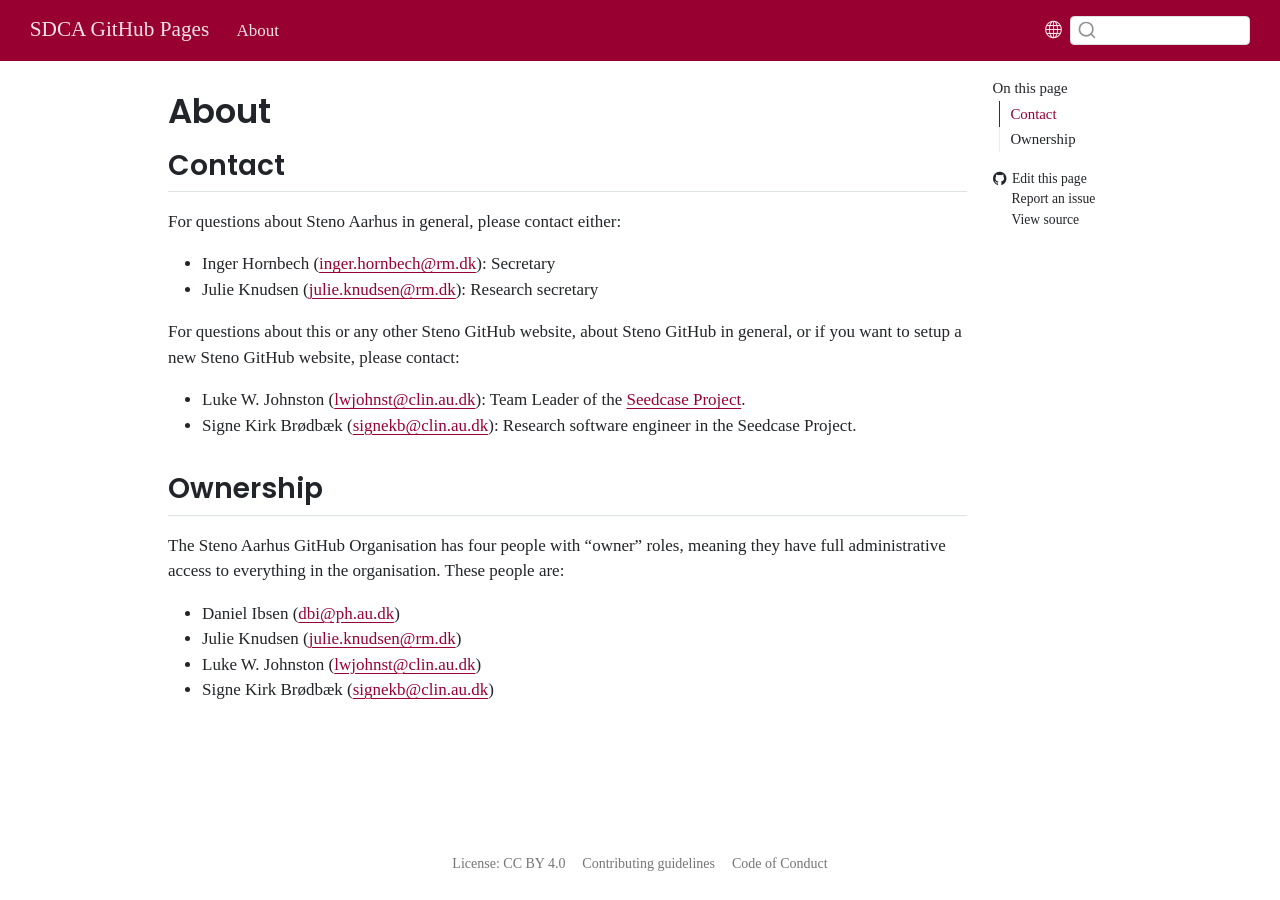
==== about.html @ a919ec69 "Built site for gh-pages" ====
<!DOCTYPE html>
<html xmlns="http://www.w3.org/1999/xhtml" lang="en" xml:lang="en"><head>

<meta charset="utf-8">
<meta name="generator" content="quarto-1.10.19">

<meta name="viewport" content="width=device-width, initial-scale=1.0, user-scalable=yes">


<title>About – SDCA GitHub Pages</title>
<style>
/* Default styles provided by pandoc.
** See https://pandoc.org/MANUAL.html#variables-for-html for config info.
*/
span.smallcaps{font-variant: small-caps;}
div.columns{display: flex; gap: 1.5em;}
div.column{flex: auto;}
@media screen {
div.columns{gap: min(4vw, 1.5em);}
div.column{overflow-x: auto;}
}
div.hanging-indent{margin-left: 1.5em; text-indent: -1.5em;}
ul.task-list{list-style: none;}
ul.task-list li input[type="checkbox"] {
  width: 0.8em;
  margin: 0 0.8em 0.2em -1em; /* quarto-specific, see https://github.com/quarto-dev/quarto-cli/issues/4556 */ 
  vertical-align: middle;
}
</style>


<script src="site_libs/quarto-nav/quarto-nav.js"></script>
<script src="site_libs/clipboard/clipboard.min.js"></script>
<script src="site_libs/quarto-search/autocomplete.umd.js"></script>
<script src="site_libs/quarto-search/fuse.min.js"></script>
<script src="site_libs/quarto-search/quarto-search.js"></script>
<meta name="quarto:offset" content="./">
<script src="site_libs/quarto-html/quarto.js" type="module"></script>
<script src="site_libs/quarto-html/tabsets/tabsets.js" type="module"></script>
<script src="site_libs/quarto-html/popper.min.js"></script>
<script src="site_libs/quarto-html/tippy.umd.min.js"></script>
<script src="site_libs/quarto-html/anchor.min.js"></script>
<link href="site_libs/quarto-html/tippy.css" rel="stylesheet">
<link href="site_libs/quarto-html/quarto-syntax-highlighting-36cdc48dda81c34af8c8a2c16930a59d.css" rel="stylesheet" class="quarto-color-scheme" id="quarto-text-highlighting-styles">
<link href="site_libs/quarto-html/quarto-syntax-highlighting-dark-801cf3bf212bac7d87adccf409322fb4.css" rel="stylesheet" class="quarto-color-scheme quarto-color-alternate" id="quarto-text-highlighting-styles">
<link href="site_libs/quarto-html/quarto-syntax-highlighting-36cdc48dda81c34af8c8a2c16930a59d.css" rel="stylesheet" class="quarto-color-scheme-extra" id="quarto-text-highlighting-styles">
<script src="site_libs/bootstrap/bootstrap.min.js"></script>
<link href="site_libs/bootstrap/bootstrap-icons.css" rel="stylesheet">
<link href="site_libs/bootstrap/bootstrap-f89e5b506b1e1670fd24f758746582df.min.css" rel="stylesheet" append-hash="true" class="quarto-color-scheme" id="quarto-bootstrap" data-mode="light">
<link href="site_libs/bootstrap/bootstrap-dark-f89e5b506b1e1670fd24f758746582df.min.css" rel="stylesheet" append-hash="true" class="quarto-color-scheme quarto-color-alternate" id="quarto-bootstrap" data-mode="light">
<link href="site_libs/bootstrap/bootstrap-f89e5b506b1e1670fd24f758746582df.min.css" rel="stylesheet" append-hash="true" class="quarto-color-scheme-extra" id="quarto-bootstrap" data-mode="light">
<script id="quarto-search-options" type="application/json">{
  "location": "navbar",
  "copy-button": false,
  "collapse-after": 3,
  "panel-placement": "end",
  "type": "textbox",
  "limit": 50,
  "keyboard-shortcut": [
    "f",
    "/",
    "s"
  ],
  "language": {
    "search-no-results-text": "No results",
    "search-matching-documents-text": "matching documents",
    "search-copy-link-title": "Copy link to search",
    "search-hide-matches-text": "Hide additional matches",
    "search-more-match-text": "more match in this document",
    "search-more-matches-text": "more matches in this document",
    "search-clear-button-title": "Clear",
    "search-text-placeholder": "",
    "search-detached-cancel-button-title": "Cancel",
    "search-submit-button-title": "Submit",
    "search-label": "Search"
  }
}</script>


</head>

<body class="nav-fixed quarto-light">

<div id="quarto-search-results"></div>
  <header id="quarto-header" class="headroom fixed-top">
    <nav class="navbar navbar-expand-lg " data-bs-theme="dark">
      <div class="navbar-container container-fluid">
      <div class="navbar-brand-container mx-auto">
    <a class="navbar-brand" href="./index.html">
    <span class="navbar-title">SDCA GitHub Pages</span>
    </a>
  </div>
            <div id="quarto-search" class="" title="Search"></div>
          <button class="navbar-toggler" type="button" data-bs-toggle="collapse" data-bs-target="#navbarCollapse" aria-controls="navbarCollapse" role="menu" aria-expanded="false" aria-label="Toggle navigation" onclick="if (window.quartoToggleHeadroom) { window.quartoToggleHeadroom(); }">
  <span class="navbar-toggler-icon"></span>
</button>
          <div class="collapse navbar-collapse" id="navbarCollapse">
            <ul class="navbar-nav navbar-nav-scroll me-auto">
  <li class="nav-item">
    <a class="nav-link active" href="./about.html" aria-current="page"> 
<span class="menu-text">About</span></a>
  </li>  
</ul>
          </div> <!-- /navcollapse -->
            <div class="quarto-navbar-tools">
    <a href="https://steno-aarhus.github.io" title="" class="quarto-navigation-tool px-1" aria-label="Globe icon: Link to the Steno Aarhus GitHub landing webpage for all other Steno Aarhus projects"><i class="bi bi-globe"></i></a>
</div>
      </div> <!-- /container-fluid -->
    </nav>
</header>
<!-- content -->
<div id="quarto-content" class="quarto-container page-columns page-rows-contents page-layout-article page-navbar">
<!-- sidebar -->
<!-- margin-sidebar -->
    <div id="quarto-margin-sidebar" class="sidebar margin-sidebar">
        <nav id="TOC" role="doc-toc" class="toc-active">
    <h2 id="toc-title">On this page</h2>
   
  <ul>
  <li><a href="#contact" id="toc-contact" class="nav-link active" data-scroll-target="#contact">Contact</a></li>
  <li><a href="#ownership" id="toc-ownership" class="nav-link" data-scroll-target="#ownership">Ownership</a></li>
  </ul>
<div class="toc-actions"><ul><li><a href="https://github.com/steno-aarhus/steno-aarhus.github.io/edit/main/about.qmd" class="toc-action"><i class="bi bi-github"></i>Edit this page</a></li><li><a href="https://github.com/steno-aarhus/steno-aarhus.github.io/issues/new" class="toc-action"><i class="bi empty"></i>Report an issue</a></li><li><a href="https://github.com/steno-aarhus/steno-aarhus.github.io/blob/main/about.qmd" class="toc-action"><i class="bi empty"></i>View source</a></li></ul></div></nav>
    </div>
<!-- main -->
<main class="content" id="quarto-document-content">

<header id="title-block-header" class="quarto-title-block default">
<div class="quarto-title">
<h1 class="title">About</h1>
</div>



<div class="quarto-title-meta">

    
  
    
  </div>
  


</header>


<section id="contact" class="level2">
<h2 class="anchored" data-anchor-id="contact">Contact</h2>
<p>For questions about Steno Aarhus in general, please contact either:</p>
<ul>
<li>Inger Hornbech (<a href="mailto:inger.hornbech@rm.dk" class="email">inger.hornbech@rm.dk</a>): Secretary</li>
<li>Julie Knudsen (<a href="mailto:julie.knudsen@rm.dk" class="email">julie.knudsen@rm.dk</a>): Research secretary</li>
</ul>
<p>For questions about this or any other Steno GitHub website, about Steno GitHub in general, or if you want to setup a new Steno GitHub website, please contact:</p>
<ul>
<li>Luke W. Johnston (<a href="mailto:lwjohnst@clin.au.dk" class="email">lwjohnst@clin.au.dk</a>): Team Leader of the <a href="https://seedcase-project.org">Seedcase Project</a>.</li>
<li>Signe Kirk Brødbæk (<a href="mailto:signekb@clin.au.dk" class="email">signekb@clin.au.dk</a>): Research software engineer in the Seedcase Project.</li>
</ul>
</section>
<section id="ownership" class="level2">
<h2 class="anchored" data-anchor-id="ownership">Ownership</h2>
<p>The Steno Aarhus GitHub Organisation has four people with “owner” roles, meaning they have full administrative access to everything in the organisation. These people are:</p>
<ul>
<li>Daniel Ibsen (<a href="mailto:dbi@ph.au.dk" class="email">dbi@ph.au.dk</a>)</li>
<li>Julie Knudsen (<a href="mailto:julie.knudsen@rm.dk" class="email">julie.knudsen@rm.dk</a>)</li>
<li>Luke W. Johnston (<a href="mailto:lwjohnst@clin.au.dk" class="email">lwjohnst@clin.au.dk</a>)</li>
<li>Signe Kirk Brødbæk (<a href="mailto:signekb@clin.au.dk" class="email">signekb@clin.au.dk</a>)</li>
</ul>


</section>

</main> <!-- /main -->
<script id="quarto-html-after-body" type="application/javascript">
  window.document.addEventListener("DOMContentLoaded", function (event) {
    const icon = "";
    const anchorJS = new window.AnchorJS();
    anchorJS.options = {
      placement: 'right',
      icon: icon
    };
    anchorJS.add('.anchored');
    const isCodeAnnotation = (el) => {
      for (const clz of el.classList) {
        if (clz.startsWith('code-annotation-')) {                     
          return true;
        }
      }
      return false;
    }
    const onCopySuccess = function(e) {
      // button target
      const button = e.trigger;
      // don't keep focus
      button.blur();
      // flash "checked"
      button.classList.add('code-copy-button-checked');
      var currentTitle = button.getAttribute("title");
      button.setAttribute("title", "Copied!");
      let tooltip;
      if (window.bootstrap) {
        button.setAttribute("data-bs-toggle", "tooltip");
        button.setAttribute("data-bs-placement", "left");
        button.setAttribute("data-bs-title", "Copied!");
        tooltip = new bootstrap.Tooltip(button, 
          { trigger: "manual", 
            customClass: "code-copy-button-tooltip",
            offset: [0, -8]});
        tooltip.show();    
      }
      setTimeout(function() {
        if (tooltip) {
          tooltip.hide();
          button.removeAttribute("data-bs-title");
          button.removeAttribute("data-bs-toggle");
          button.removeAttribute("data-bs-placement");
        }
        button.setAttribute("title", currentTitle);
        button.classList.remove('code-copy-button-checked');
      }, 1000);
      // clear code selection
      e.clearSelection();
    }
    const getTextToCopy = function(trigger) {
      const outerScaffold = trigger.parentElement.cloneNode(true);
      const codeEl = outerScaffold.querySelector('code');
      for (const childEl of codeEl.children) {
        if (isCodeAnnotation(childEl)) {
          childEl.remove();
        }
      }
      return codeEl.innerText;
    }
    const clipboard = new window.ClipboardJS('.code-copy-button:not([data-in-quarto-modal])', {
      text: getTextToCopy
    });
    clipboard.on('success', onCopySuccess);
    if (window.document.getElementById('quarto-embedded-source-code-modal')) {
      const clipboardModal = new window.ClipboardJS('.code-copy-button[data-in-quarto-modal]', {
        text: getTextToCopy,
        container: window.document.getElementById('quarto-embedded-source-code-modal')
      });
      clipboardModal.on('success', onCopySuccess);
    }
      var localhostRegex = new RegExp(/^(?:http|https):\/\/localhost\:?[0-9]*\//);
      var mailtoRegex = new RegExp(/^mailto:/);
        var filterRegex = new RegExp("https:\/\/steno-aarhus\.github\.io\/");
      var isInternal = (href) => {
          return filterRegex.test(href) || localhostRegex.test(href) || mailtoRegex.test(href);
      }
      // Inspect non-navigation links and adorn them if external
     var links = window.document.querySelectorAll('a[href]:not(.nav-link):not(.navbar-brand):not(.toc-action):not(.sidebar-link):not(.sidebar-item-toggle):not(.pagination-link):not(.no-external):not([aria-hidden]):not(.dropdown-item):not(.quarto-navigation-tool):not(.about-link)');
      for (var i=0; i<links.length; i++) {
        const link = links[i];
        if (!isInternal(link.href)) {
          // undo the damage that might have been done by quarto-nav.js in the case of
          // links that we want to consider external
          if (link.dataset.originalHref !== undefined) {
            link.href = link.dataset.originalHref;
          }
        }
      }
    function tippyHover(el, contentFn, onTriggerFn, onUntriggerFn) {
      const config = {
        allowHTML: true,
        maxWidth: 500,
        delay: 100,
        arrow: false,
        appendTo: function(el) {
            return el.parentElement;
        },
        interactive: true,
        interactiveBorder: 10,
        theme: 'quarto',
        placement: 'bottom-start',
      };
      if (contentFn) {
        config.content = contentFn;
      }
      if (onTriggerFn) {
        config.onTrigger = onTriggerFn;
      }
      if (onUntriggerFn) {
        config.onUntrigger = onUntriggerFn;
      }
      window.tippy(el, config); 
    }
    const noterefs = window.document.querySelectorAll('a[role="doc-noteref"]');
    for (var i=0; i<noterefs.length; i++) {
      const ref = noterefs[i];
      tippyHover(ref, function() {
        // use id or data attribute instead here
        let href = ref.getAttribute('data-footnote-href') || ref.getAttribute('href');
        try { href = new URL(href).hash; } catch {}
        const id = href.replace(/^#\/?/, "");
        const note = window.document.getElementById(id);
        if (note) {
          return note.innerHTML;
        } else {
          return "";
        }
      });
    }
    const xrefs = window.document.querySelectorAll('a.quarto-xref');
    const processXRef = (id, note) => {
      // Strip column container classes
      const stripColumnClz = (el) => {
        el.classList.remove("page-full", "page-columns");
        if (el.children) {
          for (const child of el.children) {
            stripColumnClz(child);
          }
        }
      }
      stripColumnClz(note)
      if (id === null || id.startsWith('sec-')) {
        // Special case sections, only their first couple elements
        const container = document.createElement("div");
        if (note.children && note.children.length > 2) {
          container.appendChild(note.children[0].cloneNode(true));
          for (let i = 1; i < note.children.length; i++) {
            const child = note.children[i];
            if (child.tagName === "P" && child.innerText === "") {
              continue;
            } else {
              container.appendChild(child.cloneNode(true));
              break;
            }
          }
          if (window.Quarto?.typesetMath) {
            window.Quarto.typesetMath(container);
          }
          return container.innerHTML
        } else {
          if (window.Quarto?.typesetMath) {
            window.Quarto.typesetMath(note);
          }
          return note.innerHTML;
        }
      } else {
        // Remove any anchor links if they are present
        const anchorLink = note.querySelector('a.anchorjs-link');
        if (anchorLink) {
          anchorLink.remove();
        }
        if (window.Quarto?.typesetMath) {
          window.Quarto.typesetMath(note);
        }
        if (note.classList.contains("callout")) {
          return note.outerHTML;
        } else {
          return note.innerHTML;
        }
      }
    }
    for (var i=0; i<xrefs.length; i++) {
      const xref = xrefs[i];
      tippyHover(xref, undefined, function(instance) {
        instance.disable();
        let url = xref.getAttribute('href');
        let hash = undefined; 
        if (url.startsWith('#')) {
          hash = url;
        } else {
          try { hash = new URL(url).hash; } catch {}
        }
        if (hash) {
          const id = hash.replace(/^#\/?/, "");
          const note = window.document.getElementById(id);
          if (note !== null) {
            try {
              const html = processXRef(id, note.cloneNode(true));
              instance.setContent(html);
            } finally {
              instance.enable();
              instance.show();
            }
          } else {
            // See if we can fetch this
            fetch(url.split('#')[0])
            .then(res => res.text())
            .then(html => {
              const parser = new DOMParser();
              const htmlDoc = parser.parseFromString(html, "text/html");
              const note = htmlDoc.getElementById(id);
              if (note !== null) {
                const html = processXRef(id, note);
                instance.setContent(html);
              } 
            }).finally(() => {
              instance.enable();
              instance.show();
            });
          }
        } else {
          // See if we can fetch a full url (with no hash to target)
          // This is a special case and we should probably do some content thinning / targeting
          fetch(url)
          .then(res => res.text())
          .then(html => {
            const parser = new DOMParser();
            const htmlDoc = parser.parseFromString(html, "text/html");
            const note = htmlDoc.querySelector('main.content');
            if (note !== null) {
              // This should only happen for chapter cross references
              // (since there is no id in the URL)
              // remove the first header
              if (note.children.length > 0 && note.children[0].tagName === "HEADER") {
                note.children[0].remove();
              }
              const html = processXRef(null, note);
              instance.setContent(html);
            } 
          }).finally(() => {
            instance.enable();
            instance.show();
          });
        }
      }, function(instance) {
      });
    }
        let selectedAnnoteEl;
        const selectorForAnnotation = ( cell, annotation) => {
          let cellAttr = 'data-code-cell="' + cell + '"';
          let lineAttr = 'data-code-annotation="' +  annotation + '"';
          const selector = 'span[' + cellAttr + '][' + lineAttr + ']';
          return selector;
        }
        const selectCodeLines = (annoteEl) => {
          const doc = window.document;
          const targetCell = annoteEl.getAttribute("data-target-cell");
          const targetAnnotation = annoteEl.getAttribute("data-target-annotation");
          const annoteSpan = window.document.querySelector(selectorForAnnotation(targetCell, targetAnnotation));
          const lines = annoteSpan.getAttribute("data-code-lines").split(",");
          const lineIds = lines.map((line) => {
            return targetCell + "-" + line;
          })
          let top = null;
          let height = null;
          let parent = null;
          if (lineIds.length > 0) {
              //compute the position of the single el (top and bottom and make a div)
              const el = window.document.getElementById(lineIds[0]);
              top = el.offsetTop;
              height = el.offsetHeight;
              parent = el.parentElement.parentElement;
            if (lineIds.length > 1) {
              const lastEl = window.document.getElementById(lineIds[lineIds.length - 1]);
              const bottom = lastEl.offsetTop + lastEl.offsetHeight;
              height = bottom - top;
            }
            if (top !== null && height !== null && parent !== null) {
              // cook up a div (if necessary) and position it 
              let div = window.document.getElementById("code-annotation-line-highlight");
              if (div === null) {
                div = window.document.createElement("div");
                div.setAttribute("id", "code-annotation-line-highlight");
                div.style.position = 'absolute';
                parent.appendChild(div);
              }
              div.style.top = top - 2 + "px";
              div.style.height = height + 4 + "px";
              div.style.left = 0;
              let gutterDiv = window.document.getElementById("code-annotation-line-highlight-gutter");
              if (gutterDiv === null) {
                gutterDiv = window.document.createElement("div");
                gutterDiv.setAttribute("id", "code-annotation-line-highlight-gutter");
                gutterDiv.style.position = 'absolute';
                const codeCell = window.document.getElementById(targetCell);
                const gutter = codeCell.querySelector('.code-annotation-gutter');
                gutter.appendChild(gutterDiv);
              }
              gutterDiv.style.top = top - 2 + "px";
              gutterDiv.style.height = height + 4 + "px";
            }
            selectedAnnoteEl = annoteEl;
          }
        };
        const unselectCodeLines = () => {
          const elementsIds = ["code-annotation-line-highlight", "code-annotation-line-highlight-gutter"];
          elementsIds.forEach((elId) => {
            const div = window.document.getElementById(elId);
            if (div) {
              div.remove();
            }
          });
          selectedAnnoteEl = undefined;
        };
          // Handle positioning of the toggle
      window.addEventListener(
        "resize",
        throttle(() => {
          elRect = undefined;
          if (selectedAnnoteEl) {
            selectCodeLines(selectedAnnoteEl);
          }
        }, 10)
      );
      function throttle(fn, ms) {
      let throttle = false;
      let timer;
        return (...args) => {
          if(!throttle) { // first call gets through
              fn.apply(this, args);
              throttle = true;
          } else { // all the others get throttled
              if(timer) clearTimeout(timer); // cancel #2
              timer = setTimeout(() => {
                fn.apply(this, args);
                timer = throttle = false;
              }, ms);
          }
        };
      }
        // Attach click handler to the DT
        const annoteDls = window.document.querySelectorAll('dt[data-target-cell]');
        for (const annoteDlNode of annoteDls) {
          annoteDlNode.addEventListener('click', (event) => {
            const clickedEl = event.target;
            if (clickedEl !== selectedAnnoteEl) {
              unselectCodeLines();
              const activeEl = window.document.querySelector('dt[data-target-cell].code-annotation-active');
              if (activeEl) {
                activeEl.classList.remove('code-annotation-active');
              }
              selectCodeLines(clickedEl);
              clickedEl.classList.add('code-annotation-active');
            } else {
              // Unselect the line
              unselectCodeLines();
              clickedEl.classList.remove('code-annotation-active');
            }
          });
        }
    const findCites = (el) => {
      const parentEl = el.parentElement;
      if (parentEl) {
        const cites = parentEl.dataset.cites;
        if (cites) {
          return {
            el,
            cites: cites.split(' ')
          };
        } else {
          return findCites(el.parentElement)
        }
      } else {
        return undefined;
      }
    };
    var bibliorefs = window.document.querySelectorAll('a[role="doc-biblioref"]');
    for (var i=0; i<bibliorefs.length; i++) {
      const ref = bibliorefs[i];
      const citeInfo = findCites(ref);
      if (citeInfo) {
        tippyHover(citeInfo.el, function() {
          var popup = window.document.createElement('div');
          citeInfo.cites.forEach(function(cite) {
            var citeDiv = window.document.createElement('div');
            citeDiv.classList.add('hanging-indent');
            citeDiv.classList.add('csl-entry');
            var biblioDiv = window.document.getElementById('ref-' + cite);
            if (biblioDiv) {
              citeDiv.innerHTML = biblioDiv.innerHTML;
            }
            popup.appendChild(citeDiv);
          });
          return popup.innerHTML;
        });
      }
    }
  });
  </script>
</div> <!-- /content -->
<footer class="footer">
  <div class="nav-footer">
    <div class="nav-footer-left">
      &nbsp;
    </div>   
    <div class="nav-footer-center">
      <ul class="footer-items list-unstyled">
    <li class="nav-item">
    <a class="nav-link" href="https://creativecommons.org/licenses/by/4.0/">
<p>License: CC BY 4.0</p>
</a>
  </li>  
    <li class="nav-item">
    <a class="nav-link" href="https://steno-aarhus.github.io/research/CONTRIBUTING.html">
<p>Contributing guidelines</p>
</a>
  </li>  
    <li class="nav-item">
    <a class="nav-link" href="https://steno-aarhus.github.io/research/CODE_OF_CONDUCT.html">
<p>Code of Conduct</p>
</a>
  </li>  
</ul>
    <div class="toc-actions d-sm-block d-md-none"><ul><li><a href="https://github.com/steno-aarhus/steno-aarhus.github.io/edit/main/about.qmd" class="toc-action"><i class="bi bi-github"></i>Edit this page</a></li><li><a href="https://github.com/steno-aarhus/steno-aarhus.github.io/issues/new" class="toc-action"><i class="bi empty"></i>Report an issue</a></li><li><a href="https://github.com/steno-aarhus/steno-aarhus.github.io/blob/main/about.qmd" class="toc-action"><i class="bi empty"></i>View source</a></li></ul></div></div>
    <div class="nav-footer-right">
      &nbsp;
    </div>
  </div>
</footer>




</body></html>
---- site_libs/quarto-html/tippy.css ----
.tippy-box[data-animation=fade][data-state=hidden]{opacity:0}[data-tippy-root]{max-width:calc(100vw - 10px)}.tippy-box{position:relative;background-color:#333;color:#fff;border-radius:4px;font-size:14px;line-height:1.4;white-space:normal;outline:0;transition-property:transform,visibility,opacity}.tippy-box[data-placement^=top]>.tippy-arrow{bottom:0}.tippy-box[data-placement^=top]>.tippy-arrow:before{bottom:-7px;left:0;border-width:8px 8px 0;border-top-color:initial;transform-origin:center top}.tippy-box[data-placement^=bottom]>.tippy-arrow{top:0}.tippy-box[data-placement^=bottom]>.tippy-arrow:before{top:-7px;left:0;border-width:0 8px 8px;border-bottom-color:initial;transform-origin:center bottom}.tippy-box[data-placement^=left]>.tippy-arrow{right:0}.tippy-box[data-placement^=left]>.tippy-arrow:before{border-width:8px 0 8px 8px;border-left-color:initial;right:-7px;transform-origin:center left}.tippy-box[data-placement^=right]>.tippy-arrow{left:0}.tippy-box[data-placement^=right]>.tippy-arrow:before{left:-7px;border-width:8px 8px 8px 0;border-right-color:initial;transform-origin:center right}.tippy-box[data-inertia][data-state=visible]{transition-timing-function:cubic-bezier(.54,1.5,.38,1.11)}.tippy-arrow{width:16px;height:16px;color:#333}.tippy-arrow:before{content:"";position:absolute;border-color:transparent;border-style:solid}.tippy-content{position:relative;padding:5px 9px;z-index:1}
---- site_libs/quarto-html/quarto-syntax-highlighting-36cdc48dda81c34af8c8a2c16930a59d.css ----
/* quarto syntax highlight colors */
:root {
  --quarto-hl-ot-color: #003B4F;
  --quarto-hl-at-color: #657422;
  --quarto-hl-ss-color: #20794D;
  --quarto-hl-an-color: #5E5E5E;
  --quarto-hl-fu-color: #4758AB;
  --quarto-hl-st-color: #20794D;
  --quarto-hl-cf-color: #003B4F;
  --quarto-hl-op-color: #5E5E5E;
  --quarto-hl-er-color: #AD0000;
  --quarto-hl-bn-color: #AD0000;
  --quarto-hl-al-color: #AD0000;
  --quarto-hl-va-color: #111111;
  --quarto-hl-bu-color: inherit;
  --quarto-hl-ex-color: inherit;
  --quarto-hl-pp-color: #AD0000;
  --quarto-hl-in-color: #5E5E5E;
  --quarto-hl-vs-color: #20794D;
  --quarto-hl-wa-color: #5E5E5E;
  --quarto-hl-do-color: #5E5E5E;
  --quarto-hl-im-color: #00769E;
  --quarto-hl-ch-color: #20794D;
  --quarto-hl-dt-color: #AD0000;
  --quarto-hl-fl-color: #AD0000;
  --quarto-hl-co-color: #5E5E5E;
  --quarto-hl-cv-color: #5E5E5E;
  --quarto-hl-cn-color: #8f5902;
  --quarto-hl-sc-color: #5E5E5E;
  --quarto-hl-dv-color: #AD0000;
  --quarto-hl-kw-color: #003B4F;
}

/* other quarto variables */
:root {
  --quarto-font-monospace: roboto mono;
}

/* syntax highlight based on Pandoc's rules */
pre > code.sourceCode > span {
  color: #003B4F;
}

code.sourceCode > span {
  color: #003B4F;
}

div.sourceCode,
div.sourceCode pre.sourceCode {
  color: #003B4F;
}

/* Normal */
code span {
  color: #003B4F;
}

/* Alert */
code span.al {
  color: #AD0000;
  font-style: inherit;
}

/* Annotation */
code span.an {
  color: #5E5E5E;
  font-style: inherit;
}

/* Attribute */
code span.at {
  color: #657422;
  font-style: inherit;
}

/* BaseN */
code span.bn {
  color: #AD0000;
  font-style: inherit;
}

/* BuiltIn */
code span.bu {
  font-style: inherit;
}

/* ControlFlow */
code span.cf {
  color: #003B4F;
  font-weight: bold;
  font-style: inherit;
}

/* Char */
code span.ch {
  color: #20794D;
  font-style: inherit;
}

/* Constant */
code span.cn {
  color: #8f5902;
  font-style: inherit;
}

/* Comment */
code span.co {
  color: #5E5E5E;
  font-style: inherit;
}

/* CommentVar */
code span.cv {
  color: #5E5E5E;
  font-style: italic;
}

/* Documentation */
code span.do {
  color: #5E5E5E;
  font-style: italic;
}

/* DataType */
code span.dt {
  color: #AD0000;
  font-style: inherit;
}

/* DecVal */
code span.dv {
  color: #AD0000;
  font-style: inherit;
}

/* Error */
code span.er {
  color: #AD0000;
  font-style: inherit;
}

/* Extension */
code span.ex {
  font-style: inherit;
}

/* Float */
code span.fl {
  color: #AD0000;
  font-style: inherit;
}

/* Function */
code span.fu {
  color: #4758AB;
  font-style: inherit;
}

/* Import */
code span.im {
  color: #00769E;
  font-style: inherit;
}

/* Information */
code span.in {
  color: #5E5E5E;
  font-style: inherit;
}

/* Keyword */
code span.kw {
  color: #003B4F;
  font-weight: bold;
  font-style: inherit;
}

/* Operator */
code span.op {
  color: #5E5E5E;
  font-style: inherit;
}

/* Other */
code span.ot {
  color: #003B4F;
  font-style: inherit;
}

/* Preprocessor */
code span.pp {
  color: #AD0000;
  font-style: inherit;
}

/* SpecialChar */
code span.sc {
  color: #5E5E5E;
  font-style: inherit;
}

/* SpecialString */
code span.ss {
  color: #20794D;
  font-style: inherit;
}

/* String */
code span.st {
  color: #20794D;
  font-style: inherit;
}

/* Variable */
code span.va {
  color: #111111;
  font-style: inherit;
}

/* VerbatimString */
code span.vs {
  color: #20794D;
  font-style: inherit;
}

/* Warning */
code span.wa {
  color: #5E5E5E;
  font-style: italic;
}

.prevent-inlining {
  content: "</";
}

/*# sourceMappingURL=dc23e8f21b7667164a30c08d434cccb6.css.map */
---- site_libs/quarto-html/quarto-syntax-highlighting-dark-801cf3bf212bac7d87adccf409322fb4.css ----
/* quarto syntax highlight colors */
:root {
  --quarto-hl-al-color: #f07178;
  --quarto-hl-an-color: #d4d0ab;
  --quarto-hl-at-color: #00e0e0;
  --quarto-hl-bn-color: #d4d0ab;
  --quarto-hl-bu-color: #abe338;
  --quarto-hl-ch-color: #abe338;
  --quarto-hl-co-color: #f8f8f2;
  --quarto-hl-cv-color: #ffd700;
  --quarto-hl-cn-color: #ffd700;
  --quarto-hl-cf-color: #ffa07a;
  --quarto-hl-dt-color: #ffa07a;
  --quarto-hl-dv-color: #d4d0ab;
  --quarto-hl-do-color: #f8f8f2;
  --quarto-hl-er-color: #f07178;
  --quarto-hl-ex-color: #00e0e0;
  --quarto-hl-fl-color: #d4d0ab;
  --quarto-hl-fu-color: #ffa07a;
  --quarto-hl-im-color: #abe338;
  --quarto-hl-in-color: #d4d0ab;
  --quarto-hl-kw-color: #ffa07a;
  --quarto-hl-op-color: #ffa07a;
  --quarto-hl-ot-color: #00e0e0;
  --quarto-hl-pp-color: #dcc6e0;
  --quarto-hl-re-color: #00e0e0;
  --quarto-hl-sc-color: #abe338;
  --quarto-hl-ss-color: #abe338;
  --quarto-hl-st-color: #abe338;
  --quarto-hl-va-color: #00e0e0;
  --quarto-hl-vs-color: #abe338;
  --quarto-hl-wa-color: #dcc6e0;
}

/* other quarto variables */
:root {
  --quarto-font-monospace: roboto mono;
}

/* syntax highlight based on Pandoc's rules */
pre > code.sourceCode > span {
  color: #f8f8f2;
}

code.sourceCode > span {
  color: #f8f8f2;
}

div.sourceCode,
div.sourceCode pre.sourceCode {
  color: #f8f8f2;
}

/* Normal */
code span {
  color: #f8f8f2;
}

/* Alert */
code span.al {
  color: #f07178;
}

/* Annotation */
code span.an {
  color: #d4d0ab;
}

/* Attribute */
code span.at {
  color: #00e0e0;
}

/* BaseN */
code span.bn {
  color: #d4d0ab;
}

/* BuiltIn */
code span.bu {
  color: #abe338;
}

/* ControlFlow */
code span.cf {
  font-weight: bold;
  color: #ffa07a;
}

/* Char */
code span.ch {
  color: #abe338;
}

/* Constant */
code span.cn {
  color: #ffd700;
}

/* Comment */
code span.co {
  font-style: italic;
  color: #f8f8f2;
}

/* CommentVar */
code span.cv {
  color: #ffd700;
}

/* Documentation */
code span.do {
  color: #f8f8f2;
}

/* DataType */
code span.dt {
  color: #ffa07a;
}

/* DecVal */
code span.dv {
  color: #d4d0ab;
}

/* Error */
code span.er {
  color: #f07178;
  text-decoration: underline;
}

/* Extension */
code span.ex {
  font-weight: bold;
  color: #00e0e0;
}

/* Float */
code span.fl {
  color: #d4d0ab;
}

/* Function */
code span.fu {
  color: #ffa07a;
}

/* Import */
code span.im {
  color: #abe338;
}

/* Information */
code span.in {
  color: #d4d0ab;
}

/* Keyword */
code span.kw {
  font-weight: bold;
  color: #ffa07a;
}

/* Operator */
code span.op {
  color: #ffa07a;
}

/* Other */
code span.ot {
  color: #00e0e0;
}

/* Preprocessor */
code span.pp {
  color: #dcc6e0;
}

/* RegionMarker */
code span.re {
  background-color: #f8f8f2;
  color: #00e0e0;
}

/* SpecialChar */
code span.sc {
  color: #abe338;
}

/* SpecialString */
code span.ss {
  color: #abe338;
}

/* String */
code span.st {
  color: #abe338;
}

/* Variable */
code span.va {
  color: #00e0e0;
}

/* VerbatimString */
code span.vs {
  color: #abe338;
}

/* Warning */
code span.wa {
  color: #dcc6e0;
}

.prevent-inlining {
  content: "</";
}

/*# sourceMappingURL=9d95c8983fd55051c37c1d6f65aa9a3f.css.map */
---- site_libs/quarto-html/quarto-syntax-highlighting-36cdc48dda81c34af8c8a2c16930a59d.css ----
/* quarto syntax highlight colors */
:root {
  --quarto-hl-ot-color: #003B4F;
  --quarto-hl-at-color: #657422;
  --quarto-hl-ss-color: #20794D;
  --quarto-hl-an-color: #5E5E5E;
  --quarto-hl-fu-color: #4758AB;
  --quarto-hl-st-color: #20794D;
  --quarto-hl-cf-color: #003B4F;
  --quarto-hl-op-color: #5E5E5E;
  --quarto-hl-er-color: #AD0000;
  --quarto-hl-bn-color: #AD0000;
  --quarto-hl-al-color: #AD0000;
  --quarto-hl-va-color: #111111;
  --quarto-hl-bu-color: inherit;
  --quarto-hl-ex-color: inherit;
  --quarto-hl-pp-color: #AD0000;
  --quarto-hl-in-color: #5E5E5E;
  --quarto-hl-vs-color: #20794D;
  --quarto-hl-wa-color: #5E5E5E;
  --quarto-hl-do-color: #5E5E5E;
  --quarto-hl-im-color: #00769E;
  --quarto-hl-ch-color: #20794D;
  --quarto-hl-dt-color: #AD0000;
  --quarto-hl-fl-color: #AD0000;
  --quarto-hl-co-color: #5E5E5E;
  --quarto-hl-cv-color: #5E5E5E;
  --quarto-hl-cn-color: #8f5902;
  --quarto-hl-sc-color: #5E5E5E;
  --quarto-hl-dv-color: #AD0000;
  --quarto-hl-kw-color: #003B4F;
}

/* other quarto variables */
:root {
  --quarto-font-monospace: roboto mono;
}

/* syntax highlight based on Pandoc's rules */
pre > code.sourceCode > span {
  color: #003B4F;
}

code.sourceCode > span {
  color: #003B4F;
}

div.sourceCode,
div.sourceCode pre.sourceCode {
  color: #003B4F;
}

/* Normal */
code span {
  color: #003B4F;
}

/* Alert */
code span.al {
  color: #AD0000;
  font-style: inherit;
}

/* Annotation */
code span.an {
  color: #5E5E5E;
  font-style: inherit;
}

/* Attribute */
code span.at {
  color: #657422;
  font-style: inherit;
}

/* BaseN */
code span.bn {
  color: #AD0000;
  font-style: inherit;
}

/* BuiltIn */
code span.bu {
  font-style: inherit;
}

/* ControlFlow */
code span.cf {
  color: #003B4F;
  font-weight: bold;
  font-style: inherit;
}

/* Char */
code span.ch {
  color: #20794D;
  font-style: inherit;
}

/* Constant */
code span.cn {
  color: #8f5902;
  font-style: inherit;
}

/* Comment */
code span.co {
  color: #5E5E5E;
  font-style: inherit;
}

/* CommentVar */
code span.cv {
  color: #5E5E5E;
  font-style: italic;
}

/* Documentation */
code span.do {
  color: #5E5E5E;
  font-style: italic;
}

/* DataType */
code span.dt {
  color: #AD0000;
  font-style: inherit;
}

/* DecVal */
code span.dv {
  color: #AD0000;
  font-style: inherit;
}

/* Error */
code span.er {
  color: #AD0000;
  font-style: inherit;
}

/* Extension */
code span.ex {
  font-style: inherit;
}

/* Float */
code span.fl {
  color: #AD0000;
  font-style: inherit;
}

/* Function */
code span.fu {
  color: #4758AB;
  font-style: inherit;
}

/* Import */
code span.im {
  color: #00769E;
  font-style: inherit;
}

/* Information */
code span.in {
  color: #5E5E5E;
  font-style: inherit;
}

/* Keyword */
code span.kw {
  color: #003B4F;
  font-weight: bold;
  font-style: inherit;
}

/* Operator */
code span.op {
  color: #5E5E5E;
  font-style: inherit;
}

/* Other */
code span.ot {
  color: #003B4F;
  font-style: inherit;
}

/* Preprocessor */
code span.pp {
  color: #AD0000;
  font-style: inherit;
}

/* SpecialChar */
code span.sc {
  color: #5E5E5E;
  font-style: inherit;
}

/* SpecialString */
code span.ss {
  color: #20794D;
  font-style: inherit;
}

/* String */
code span.st {
  color: #20794D;
  font-style: inherit;
}

/* Variable */
code span.va {
  color: #111111;
  font-style: inherit;
}

/* VerbatimString */
code span.vs {
  color: #20794D;
  font-style: inherit;
}

/* Warning */
code span.wa {
  color: #5E5E5E;
  font-style: italic;
}

.prevent-inlining {
  content: "</";
}

/*# sourceMappingURL=dc23e8f21b7667164a30c08d434cccb6.css.map */
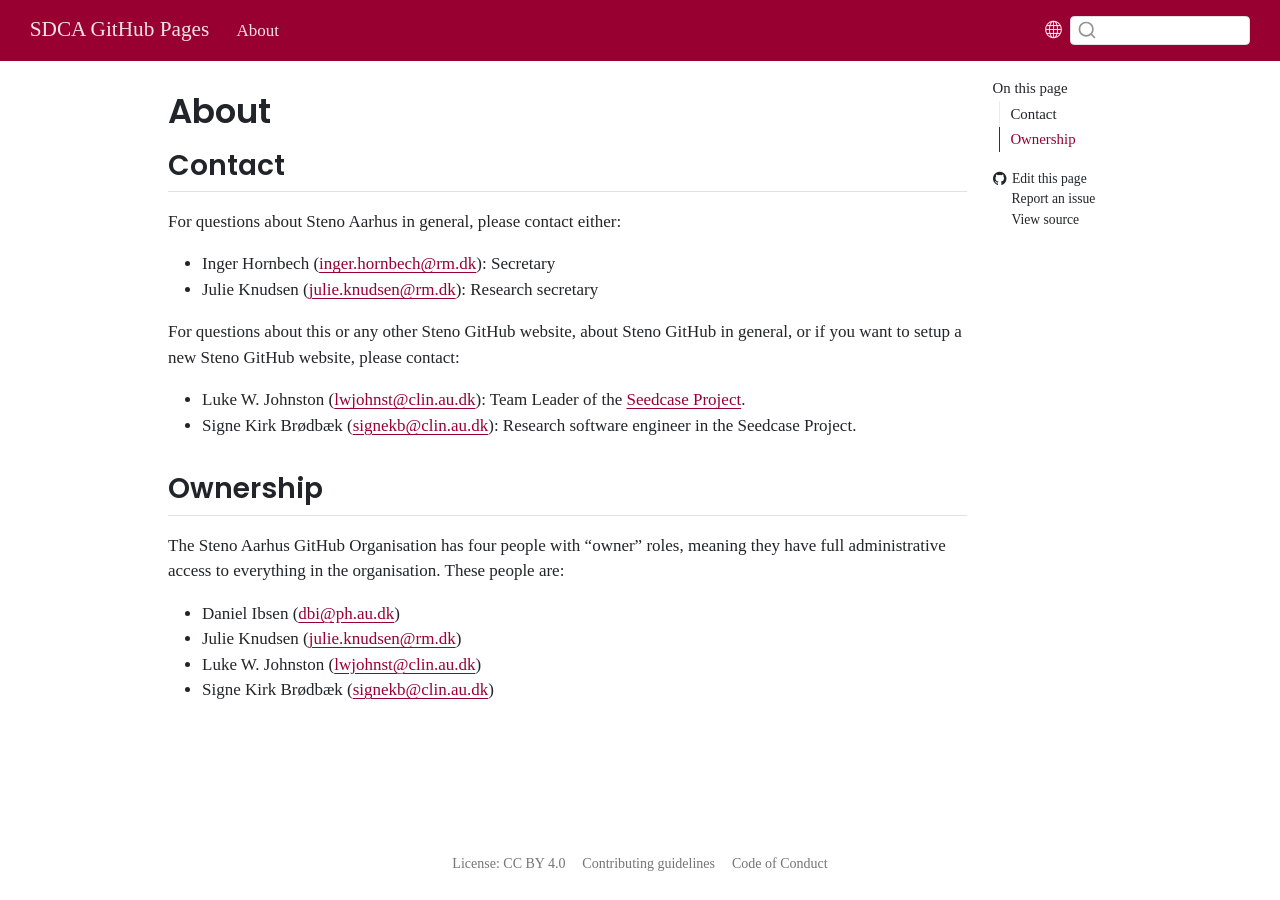
==== commit 317ed69a: "Built site for gh-pages" ====
--- a/about.html
+++ b/about.html
@@ -2,7 +2,7 @@
 <html xmlns="http://www.w3.org/1999/xhtml" lang="en" xml:lang="en"><head>
 
 <meta charset="utf-8">
-<meta name="generator" content="quarto-1.10.19">
+<meta name="generator" content="quarto-1.11.9">
 
 <meta name="viewport" content="width=device-width, initial-scale=1.0, user-scalable=yes">
 
@@ -37,18 +37,19 @@
 <meta name="quarto:offset" content="./">
 <script src="site_libs/quarto-html/quarto.js" type="module"></script>
 <script src="site_libs/quarto-html/tabsets/tabsets.js" type="module"></script>
+<script src="site_libs/quarto-html/scrollable-regions/scrollable-regions.js" type="module"></script>
 <script src="site_libs/quarto-html/popper.min.js"></script>
 <script src="site_libs/quarto-html/tippy.umd.min.js"></script>
 <script src="site_libs/quarto-html/anchor.min.js"></script>
 <link href="site_libs/quarto-html/tippy.css" rel="stylesheet">
-<link href="site_libs/quarto-html/quarto-syntax-highlighting-36cdc48dda81c34af8c8a2c16930a59d.css" rel="stylesheet" class="quarto-color-scheme" id="quarto-text-highlighting-styles">
-<link href="site_libs/quarto-html/quarto-syntax-highlighting-dark-801cf3bf212bac7d87adccf409322fb4.css" rel="stylesheet" class="quarto-color-scheme quarto-color-alternate" id="quarto-text-highlighting-styles">
-<link href="site_libs/quarto-html/quarto-syntax-highlighting-36cdc48dda81c34af8c8a2c16930a59d.css" rel="stylesheet" class="quarto-color-scheme-extra" id="quarto-text-highlighting-styles">
+<link href="site_libs/quarto-html/quarto-syntax-highlighting-1f42ef86e7bbcd4ef0935f55bd85d622.css" rel="stylesheet" class="quarto-color-scheme" id="quarto-text-highlighting-styles">
+<link href="site_libs/quarto-html/quarto-syntax-highlighting-dark-b2c10e9313c6d05287a68e7950ff1397.css" rel="stylesheet" class="quarto-color-scheme quarto-color-alternate" id="quarto-text-highlighting-styles">
+<link href="site_libs/quarto-html/quarto-syntax-highlighting-1f42ef86e7bbcd4ef0935f55bd85d622.css" rel="stylesheet" class="quarto-color-scheme-extra" id="quarto-text-highlighting-styles">
 <script src="site_libs/bootstrap/bootstrap.min.js"></script>
 <link href="site_libs/bootstrap/bootstrap-icons.css" rel="stylesheet">
-<link href="site_libs/bootstrap/bootstrap-f89e5b506b1e1670fd24f758746582df.min.css" rel="stylesheet" append-hash="true" class="quarto-color-scheme" id="quarto-bootstrap" data-mode="light">
-<link href="site_libs/bootstrap/bootstrap-dark-f89e5b506b1e1670fd24f758746582df.min.css" rel="stylesheet" append-hash="true" class="quarto-color-scheme quarto-color-alternate" id="quarto-bootstrap" data-mode="light">
-<link href="site_libs/bootstrap/bootstrap-f89e5b506b1e1670fd24f758746582df.min.css" rel="stylesheet" append-hash="true" class="quarto-color-scheme-extra" id="quarto-bootstrap" data-mode="light">
+<link href="site_libs/bootstrap/bootstrap-31ec49160400fd3d68279edfdcd35923.min.css" rel="stylesheet" append-hash="true" class="quarto-color-scheme" id="quarto-bootstrap" data-mode="light">
+<link href="site_libs/bootstrap/bootstrap-dark-31ec49160400fd3d68279edfdcd35923.min.css" rel="stylesheet" append-hash="true" class="quarto-color-scheme quarto-color-alternate" id="quarto-bootstrap" data-mode="light">
+<link href="site_libs/bootstrap/bootstrap-31ec49160400fd3d68279edfdcd35923.min.css" rel="stylesheet" append-hash="true" class="quarto-color-scheme-extra" id="quarto-bootstrap" data-mode="light">
 <script id="quarto-search-options" type="application/json">{
   "location": "navbar",
   "copy-button": false,
@@ -79,19 +80,18 @@
 
 </head>
 
-<body class="nav-fixed quarto-light">
+<body class="nav-fixed quarto-light"><a id="quarto-skip-link" class="visually-hidden-focusable" href="#quarto-document-content">Skip to main content</a>
 
 <div id="quarto-search-results"></div>
   <header id="quarto-header" class="headroom fixed-top">
-    <nav class="navbar navbar-expand-lg " data-bs-theme="dark">
+    <nav class="navbar navbar-expand-lg " data-bs-theme="dark" aria-label="Site">
       <div class="navbar-container container-fluid">
       <div class="navbar-brand-container mx-auto">
     <a class="navbar-brand" href="./index.html">
     <span class="navbar-title">SDCA GitHub Pages</span>
     </a>
   </div>
-            <div id="quarto-search" class="" title="Search"></div>
-          <button class="navbar-toggler" type="button" data-bs-toggle="collapse" data-bs-target="#navbarCollapse" aria-controls="navbarCollapse" role="menu" aria-expanded="false" aria-label="Toggle navigation" onclick="if (window.quartoToggleHeadroom) { window.quartoToggleHeadroom(); }">
+          <button class="navbar-toggler" type="button" data-bs-toggle="collapse" data-bs-target="#navbarCollapse" aria-controls="navbarCollapse" aria-expanded="false" aria-label="Toggle navigation" onclick="if (window.quartoToggleHeadroom) { window.quartoToggleHeadroom(); }">
   <span class="navbar-toggler-icon"></span>
 </button>
           <div class="collapse navbar-collapse" id="navbarCollapse">
@@ -105,6 +105,7 @@
             <div class="quarto-navbar-tools">
     <a href="https://steno-aarhus.github.io" title="" class="quarto-navigation-tool px-1" aria-label="Globe icon: Link to the Steno Aarhus GitHub landing webpage for all other Steno Aarhus projects"><i class="bi bi-globe"></i></a>
 </div>
+            <div id="quarto-search" class="" title="Search"></div>
       </div> <!-- /container-fluid -->
     </nav>
 </header>
@@ -113,7 +114,7 @@
 <!-- sidebar -->
 <!-- margin-sidebar -->
     <div id="quarto-margin-sidebar" class="sidebar margin-sidebar">
-        <nav id="TOC" role="doc-toc" class="toc-active">
+        <nav id="TOC" role="doc-toc" aria-labelledby="toc-title" class="toc-active">
     <h2 id="toc-title">On this page</h2>
    
   <ul>
@@ -123,7 +124,7 @@
 <div class="toc-actions"><ul><li><a href="https://github.com/steno-aarhus/steno-aarhus.github.io/edit/main/about.qmd" class="toc-action"><i class="bi bi-github"></i>Edit this page</a></li><li><a href="https://github.com/steno-aarhus/steno-aarhus.github.io/issues/new" class="toc-action"><i class="bi empty"></i>Report an issue</a></li><li><a href="https://github.com/steno-aarhus/steno-aarhus.github.io/blob/main/about.qmd" class="toc-action"><i class="bi empty"></i>View source</a></li></ul></div></nav>
     </div>
 <!-- main -->
-<main class="content" id="quarto-document-content">
+<main class="content" id="quarto-document-content" tabindex="-1">
 
 <header id="title-block-header" class="quarto-title-block default">
 <div class="quarto-title">
@@ -249,7 +250,8 @@
           return filterRegex.test(href) || localhostRegex.test(href) || mailtoRegex.test(href);
       }
       // Inspect non-navigation links and adorn them if external
-     var links = window.document.querySelectorAll('a[href]:not(.nav-link):not(.navbar-brand):not(.toc-action):not(.sidebar-link):not(.sidebar-item-toggle):not(.pagination-link):not(.no-external):not([aria-hidden]):not(.dropdown-item):not(.quarto-navigation-tool):not(.about-link)');
+      window.quartoDecorateExternalLinks = function (root) {
+     var links = (root || window.document).querySelectorAll('a[href]:not(.nav-link):not(.navbar-brand):not(.toc-action):not(.sidebar-link):not(.sidebar-item-toggle):not(.pagination-link):not(.no-external):not([aria-hidden]):not(.dropdown-item):not(.quarto-navigation-tool):not(.about-link)');
       for (var i=0; i<links.length; i++) {
         const link = links[i];
         if (!isInternal(link.href)) {
@@ -258,8 +260,69 @@
           if (link.dataset.originalHref !== undefined) {
             link.href = link.dataset.originalHref;
           }
-        }
-      }
+          if (!link.classList.contains('no-external-icon')) {
+          }
+        }
+      }
+      };
+      window.quartoDecorateExternalLinks(window.document);
+    // Esc closes the popup (WCAG 1.4.13) and focus leaving both trigger and
+    // popup closes it (WCAG 2.4.11); tippy handles neither for interactive popups.
+    const hideOnEscAndFocusOut = {
+      name: 'hideOnEscAndFocusOut',
+      defaultValue: true,
+      fn(instance) {
+        const dismiss = () => {
+          // A show scheduled by the trigger delay would otherwise reopen it
+          instance.clearDelayTimeouts();
+          instance.hide();
+        };
+        const onKeyDown = (event) => {
+          if (event.key !== 'Escape') {
+            return;
+          }
+          // Keep Esc from also reaching page handlers (e.g. reveal.js overview),
+          // except an open reveal.js slide menu, which Esc should close too.
+          // The menu handles keys only when its keyboard option is on.
+          const menuHandlesEsc = window.Reveal?.getPlugin?.('menu')?.isOpen() &&
+            window.Reveal.getConfig().menu?.keyboard !== false;
+          if (!menuHandlesEsc) {
+            event.stopPropagation();
+          }
+          if (instance.popper.contains(window.document.activeElement)) {
+            // Disabled while refocusing so the focus trigger does not reopen it
+            instance.disable();
+            instance.reference.focus();
+            instance.enable();
+          }
+          dismiss();
+        };
+        const onFocusOut = (event) => {
+          const target = event.relatedTarget;
+          if (target && !instance.reference.contains(target) &&
+              !instance.popper.contains(target)) {
+            dismiss();
+          }
+        };
+        // On the trigger too: a click trigger (code-annotations: select) has no
+        // blur handling. Attached for the instance's lifetime so leaving the
+        // trigger also cancels a show still pending on the trigger delay.
+        instance.reference.addEventListener('focusout', onFocusOut);
+        return {
+          onShow() {
+            window.document.addEventListener('keydown', onKeyDown, true);
+            instance.popper.addEventListener('focusout', onFocusOut);
+          },
+          onHide() {
+            window.document.removeEventListener('keydown', onKeyDown, true);
+            instance.popper.removeEventListener('focusout', onFocusOut);
+          },
+          onDestroy() {
+            instance.reference.removeEventListener('focusout', onFocusOut);
+          },
+        };
+      },
+    };
     function tippyHover(el, contentFn, onTriggerFn, onUntriggerFn) {
       const config = {
         allowHTML: true,
@@ -273,6 +336,7 @@
         interactiveBorder: 10,
         theme: 'quarto',
         placement: 'bottom-start',
+        plugins: [hideOnEscAndFocusOut],
       };
       if (contentFn) {
         config.content = contentFn;
@@ -435,44 +499,54 @@
           const lineIds = lines.map((line) => {
             return targetCell + "-" + line;
           })
-          let top = null;
-          let height = null;
-          let parent = null;
+          // Each band is positioned against its own containing block, which is
+          // not the offsetParent of the lines, so place it from client rects.
+          const placeBand = (band, firstEl, lastEl, codeBlock) => {
+            const container = band.offsetParent;
+            if (container === null) {
+              return;
+            }
+            const containerRect = container.getBoundingClientRect();
+            // Reveal.js scales slides with a transform, so convert client
+            // pixels back to the CSS pixels of the container.
+            const scale = containerRect.height / container.offsetHeight || 1;
+            const firstRect = firstEl.getBoundingClientRect();
+            const lastRect = lastEl.getBoundingClientRect();
+            const top = (firstRect.top - containerRect.top) / scale - container.clientTop + container.scrollTop;
+            const height = (lastRect.bottom - firstRect.top) / scale;
+            band.style.top = top - 2 + "px";
+            band.style.height = height + 4 + "px";
+            if (codeBlock) {
+              // Without the copy button wrapper, the containing block is wider
+              // than the code block, so span the code block explicitly.
+              const blockRect = codeBlock.getBoundingClientRect();
+              band.style.left = (blockRect.left - containerRect.left) / scale - container.clientLeft + container.scrollLeft + "px";
+              band.style.width = blockRect.width / scale + "px";
+            }
+          };
           if (lineIds.length > 0) {
-              //compute the position of the single el (top and bottom and make a div)
-              const el = window.document.getElementById(lineIds[0]);
-              top = el.offsetTop;
-              height = el.offsetHeight;
-              parent = el.parentElement.parentElement;
-            if (lineIds.length > 1) {
-              const lastEl = window.document.getElementById(lineIds[lineIds.length - 1]);
-              const bottom = lastEl.offsetTop + lastEl.offsetHeight;
-              height = bottom - top;
-            }
-            if (top !== null && height !== null && parent !== null) {
-              // cook up a div (if necessary) and position it 
-              let div = window.document.getElementById("code-annotation-line-highlight");
-              if (div === null) {
-                div = window.document.createElement("div");
-                div.setAttribute("id", "code-annotation-line-highlight");
-                div.style.position = 'absolute';
-                parent.appendChild(div);
-              }
-              div.style.top = top - 2 + "px";
-              div.style.height = height + 4 + "px";
-              div.style.left = 0;
-              let gutterDiv = window.document.getElementById("code-annotation-line-highlight-gutter");
-              if (gutterDiv === null) {
-                gutterDiv = window.document.createElement("div");
-                gutterDiv.setAttribute("id", "code-annotation-line-highlight-gutter");
-                gutterDiv.style.position = 'absolute';
-                const codeCell = window.document.getElementById(targetCell);
-                const gutter = codeCell.querySelector('.code-annotation-gutter');
-                gutter.appendChild(gutterDiv);
-              }
-              gutterDiv.style.top = top - 2 + "px";
-              gutterDiv.style.height = height + 4 + "px";
-            }
+            const el = window.document.getElementById(lineIds[0]);
+            const lastEl = window.document.getElementById(lineIds[lineIds.length - 1]);
+            const parent = el.parentElement.parentElement;
+            // cook up a div (if necessary) and position it
+            let div = window.document.getElementById("code-annotation-line-highlight");
+            if (div === null) {
+              div = window.document.createElement("div");
+              div.setAttribute("id", "code-annotation-line-highlight");
+              div.style.position = 'absolute';
+              parent.appendChild(div);
+            }
+            placeBand(div, el, lastEl, parent.closest("div.sourceCode") || parent);
+            let gutterDiv = window.document.getElementById("code-annotation-line-highlight-gutter");
+            if (gutterDiv === null) {
+              gutterDiv = window.document.createElement("div");
+              gutterDiv.setAttribute("id", "code-annotation-line-highlight-gutter");
+              gutterDiv.style.position = 'absolute';
+              const codeCell = window.document.getElementById(targetCell);
+              const gutter = codeCell.querySelector('.code-annotation-gutter');
+              gutter.appendChild(gutterDiv);
+            }
+            placeBand(gutterDiv, el, lastEl);
             selectedAnnoteEl = annoteEl;
           }
         };
@@ -570,6 +644,9 @@
       }
     }
   });
+  </script>
+  <script type="application/javascript">
+  window.quartoScrollableRegionsLabels = {"code":"Scrollable code","output":"Scrollable output"};
   </script>
 </div> <!-- /content -->
 <footer class="footer">
--- a/site_libs/quarto-html/quarto-syntax-highlighting-1f42ef86e7bbcd4ef0935f55bd85d622.css
+++ b/site_libs/quarto-html/quarto-syntax-highlighting-1f42ef86e7bbcd4ef0935f55bd85d622.css
@@ -0,0 +1,236 @@
+/* quarto syntax highlight colors */
+:root {
+  --quarto-hl-ot-color: #003B4F;
+  --quarto-hl-at-color: #657422;
+  --quarto-hl-ss-color: #20794D;
+  --quarto-hl-an-color: #5E5E5E;
+  --quarto-hl-fu-color: #4758AB;
+  --quarto-hl-st-color: #20794D;
+  --quarto-hl-cf-color: #003B4F;
+  --quarto-hl-op-color: #5E5E5E;
+  --quarto-hl-er-color: #AD0000;
+  --quarto-hl-bn-color: #AD0000;
+  --quarto-hl-al-color: #AD0000;
+  --quarto-hl-va-color: #111111;
+  --quarto-hl-bu-color: inherit;
+  --quarto-hl-ex-color: inherit;
+  --quarto-hl-pp-color: #AD0000;
+  --quarto-hl-in-color: #5E5E5E;
+  --quarto-hl-vs-color: #20794D;
+  --quarto-hl-wa-color: #5E5E5E;
+  --quarto-hl-do-color: #5E5E5E;
+  --quarto-hl-im-color: #00769E;
+  --quarto-hl-ch-color: #20794D;
+  --quarto-hl-dt-color: #AD0000;
+  --quarto-hl-fl-color: #AD0000;
+  --quarto-hl-co-color: #5E5E5E;
+  --quarto-hl-cv-color: #5E5E5E;
+  --quarto-hl-cn-color: #8f5902;
+  --quarto-hl-sc-color: #5E5E5E;
+  --quarto-hl-dv-color: #AD0000;
+  --quarto-hl-kw-color: #003B4F;
+}
+
+/* other quarto variables */
+:root {
+  --quarto-font-monospace: "roboto mono";
+}
+
+/* syntax highlight based on Pandoc's rules */
+pre > code.sourceCode > span {
+  color: #003B4F;
+}
+
+code.sourceCode > span {
+  color: #003B4F;
+}
+
+div.sourceCode,
+div.sourceCode pre.sourceCode {
+  color: #003B4F;
+}
+
+/* Normal */
+code span {
+  color: #003B4F;
+}
+
+/* Alert */
+code span.al {
+  color: #AD0000;
+  font-style: inherit;
+}
+
+/* Annotation */
+code span.an {
+  color: #5E5E5E;
+  font-style: inherit;
+}
+
+/* Attribute */
+code span.at {
+  color: #657422;
+  font-style: inherit;
+}
+
+/* BaseN */
+code span.bn {
+  color: #AD0000;
+  font-style: inherit;
+}
+
+/* BuiltIn */
+code span.bu {
+  font-style: inherit;
+}
+
+/* ControlFlow */
+code span.cf {
+  color: #003B4F;
+  font-weight: bold;
+  font-style: inherit;
+}
+
+/* Char */
+code span.ch {
+  color: #20794D;
+  font-style: inherit;
+}
+
+/* Constant */
+code span.cn {
+  color: #8f5902;
+  font-style: inherit;
+}
+
+/* Comment */
+code span.co {
+  color: #5E5E5E;
+  font-style: inherit;
+}
+
+/* CommentVar */
+code span.cv {
+  color: #5E5E5E;
+  font-style: italic;
+}
+
+/* Documentation */
+code span.do {
+  color: #5E5E5E;
+  font-style: italic;
+}
+
+/* DataType */
+code span.dt {
+  color: #AD0000;
+  font-style: inherit;
+}
+
+/* DecVal */
+code span.dv {
+  color: #AD0000;
+  font-style: inherit;
+}
+
+/* Error */
+code span.er {
+  color: #AD0000;
+  font-style: inherit;
+}
+
+/* Extension */
+code span.ex {
+  font-style: inherit;
+}
+
+/* Float */
+code span.fl {
+  color: #AD0000;
+  font-style: inherit;
+}
+
+/* Function */
+code span.fu {
+  color: #4758AB;
+  font-style: inherit;
+}
+
+/* Import */
+code span.im {
+  color: #00769E;
+  font-style: inherit;
+}
+
+/* Information */
+code span.in {
+  color: #5E5E5E;
+  font-style: inherit;
+}
+
+/* Keyword */
+code span.kw {
+  color: #003B4F;
+  font-weight: bold;
+  font-style: inherit;
+}
+
+/* Operator */
+code span.op {
+  color: #5E5E5E;
+  font-style: inherit;
+}
+
+/* Other */
+code span.ot {
+  color: #003B4F;
+  font-style: inherit;
+}
+
+/* Preprocessor */
+code span.pp {
+  color: #AD0000;
+  font-style: inherit;
+}
+
+/* SpecialChar */
+code span.sc {
+  color: #5E5E5E;
+  font-style: inherit;
+}
+
+/* SpecialString */
+code span.ss {
+  color: #20794D;
+  font-style: inherit;
+}
+
+/* String */
+code span.st {
+  color: #20794D;
+  font-style: inherit;
+}
+
+/* Variable */
+code span.va {
+  color: #111111;
+  font-style: inherit;
+}
+
+/* VerbatimString */
+code span.vs {
+  color: #20794D;
+  font-style: inherit;
+}
+
+/* Warning */
+code span.wa {
+  color: #5E5E5E;
+  font-style: italic;
+}
+
+.prevent-inlining {
+  content: "</";
+}
+
+/*# sourceMappingURL=48060fe492086f91a82c61ded864e249.css.map */
--- a/site_libs/quarto-html/quarto-syntax-highlighting-dark-b2c10e9313c6d05287a68e7950ff1397.css
+++ b/site_libs/quarto-html/quarto-syntax-highlighting-dark-b2c10e9313c6d05287a68e7950ff1397.css
@@ -0,0 +1,219 @@
+/* quarto syntax highlight colors */
+:root {
+  --quarto-hl-al-color: #f07178;
+  --quarto-hl-an-color: #d4d0ab;
+  --quarto-hl-at-color: #00e0e0;
+  --quarto-hl-bn-color: #d4d0ab;
+  --quarto-hl-bu-color: #abe338;
+  --quarto-hl-ch-color: #abe338;
+  --quarto-hl-co-color: #f8f8f2;
+  --quarto-hl-cv-color: #ffd700;
+  --quarto-hl-cn-color: #ffd700;
+  --quarto-hl-cf-color: #ffa07a;
+  --quarto-hl-dt-color: #ffa07a;
+  --quarto-hl-dv-color: #d4d0ab;
+  --quarto-hl-do-color: #f8f8f2;
+  --quarto-hl-er-color: #f07178;
+  --quarto-hl-ex-color: #00e0e0;
+  --quarto-hl-fl-color: #d4d0ab;
+  --quarto-hl-fu-color: #ffa07a;
+  --quarto-hl-im-color: #abe338;
+  --quarto-hl-in-color: #d4d0ab;
+  --quarto-hl-kw-color: #ffa07a;
+  --quarto-hl-op-color: #ffa07a;
+  --quarto-hl-ot-color: #00e0e0;
+  --quarto-hl-pp-color: #dcc6e0;
+  --quarto-hl-re-color: #00e0e0;
+  --quarto-hl-sc-color: #abe338;
+  --quarto-hl-ss-color: #abe338;
+  --quarto-hl-st-color: #abe338;
+  --quarto-hl-va-color: #00e0e0;
+  --quarto-hl-vs-color: #abe338;
+  --quarto-hl-wa-color: #dcc6e0;
+}
+
+/* other quarto variables */
+:root {
+  --quarto-font-monospace: "roboto mono";
+}
+
+/* syntax highlight based on Pandoc's rules */
+pre > code.sourceCode > span {
+  color: #f8f8f2;
+}
+
+code.sourceCode > span {
+  color: #f8f8f2;
+}
+
+div.sourceCode,
+div.sourceCode pre.sourceCode {
+  color: #f8f8f2;
+}
+
+/* Normal */
+code span {
+  color: #f8f8f2;
+}
+
+/* Alert */
+code span.al {
+  color: #f07178;
+}
+
+/* Annotation */
+code span.an {
+  color: #d4d0ab;
+}
+
+/* Attribute */
+code span.at {
+  color: #00e0e0;
+}
+
+/* BaseN */
+code span.bn {
+  color: #d4d0ab;
+}
+
+/* BuiltIn */
+code span.bu {
+  color: #abe338;
+}
+
+/* ControlFlow */
+code span.cf {
+  font-weight: bold;
+  color: #ffa07a;
+}
+
+/* Char */
+code span.ch {
+  color: #abe338;
+}
+
+/* Constant */
+code span.cn {
+  color: #ffd700;
+}
+
+/* Comment */
+code span.co {
+  font-style: italic;
+  color: #f8f8f2;
+}
+
+/* CommentVar */
+code span.cv {
+  color: #ffd700;
+}
+
+/* Documentation */
+code span.do {
+  color: #f8f8f2;
+}
+
+/* DataType */
+code span.dt {
+  color: #ffa07a;
+}
+
+/* DecVal */
+code span.dv {
+  color: #d4d0ab;
+}
+
+/* Error */
+code span.er {
+  color: #f07178;
+  text-decoration: underline;
+}
+
+/* Extension */
+code span.ex {
+  font-weight: bold;
+  color: #00e0e0;
+}
+
+/* Float */
+code span.fl {
+  color: #d4d0ab;
+}
+
+/* Function */
+code span.fu {
+  color: #ffa07a;
+}
+
+/* Import */
+code span.im {
+  color: #abe338;
+}
+
+/* Information */
+code span.in {
+  color: #d4d0ab;
+}
+
+/* Keyword */
+code span.kw {
+  font-weight: bold;
+  color: #ffa07a;
+}
+
+/* Operator */
+code span.op {
+  color: #ffa07a;
+}
+
+/* Other */
+code span.ot {
+  color: #00e0e0;
+}
+
+/* Preprocessor */
+code span.pp {
+  color: #dcc6e0;
+}
+
+/* RegionMarker */
+code span.re {
+  background-color: #f8f8f2;
+  color: #00e0e0;
+}
+
+/* SpecialChar */
+code span.sc {
+  color: #abe338;
+}
+
+/* SpecialString */
+code span.ss {
+  color: #abe338;
+}
+
+/* String */
+code span.st {
+  color: #abe338;
+}
+
+/* Variable */
+code span.va {
+  color: #00e0e0;
+}
+
+/* VerbatimString */
+code span.vs {
+  color: #abe338;
+}
+
+/* Warning */
+code span.wa {
+  color: #dcc6e0;
+}
+
+.prevent-inlining {
+  content: "</";
+}
+
+/*# sourceMappingURL=e3f5c49085aab340a60beee192054bdc.css.map */
--- a/site_libs/quarto-html/quarto-syntax-highlighting-1f42ef86e7bbcd4ef0935f55bd85d622.css
+++ b/site_libs/quarto-html/quarto-syntax-highlighting-1f42ef86e7bbcd4ef0935f55bd85d622.css
@@ -0,0 +1,236 @@
+/* quarto syntax highlight colors */
+:root {
+  --quarto-hl-ot-color: #003B4F;
+  --quarto-hl-at-color: #657422;
+  --quarto-hl-ss-color: #20794D;
+  --quarto-hl-an-color: #5E5E5E;
+  --quarto-hl-fu-color: #4758AB;
+  --quarto-hl-st-color: #20794D;
+  --quarto-hl-cf-color: #003B4F;
+  --quarto-hl-op-color: #5E5E5E;
+  --quarto-hl-er-color: #AD0000;
+  --quarto-hl-bn-color: #AD0000;
+  --quarto-hl-al-color: #AD0000;
+  --quarto-hl-va-color: #111111;
+  --quarto-hl-bu-color: inherit;
+  --quarto-hl-ex-color: inherit;
+  --quarto-hl-pp-color: #AD0000;
+  --quarto-hl-in-color: #5E5E5E;
+  --quarto-hl-vs-color: #20794D;
+  --quarto-hl-wa-color: #5E5E5E;
+  --quarto-hl-do-color: #5E5E5E;
+  --quarto-hl-im-color: #00769E;
+  --quarto-hl-ch-color: #20794D;
+  --quarto-hl-dt-color: #AD0000;
+  --quarto-hl-fl-color: #AD0000;
+  --quarto-hl-co-color: #5E5E5E;
+  --quarto-hl-cv-color: #5E5E5E;
+  --quarto-hl-cn-color: #8f5902;
+  --quarto-hl-sc-color: #5E5E5E;
+  --quarto-hl-dv-color: #AD0000;
+  --quarto-hl-kw-color: #003B4F;
+}
+
+/* other quarto variables */
+:root {
+  --quarto-font-monospace: "roboto mono";
+}
+
+/* syntax highlight based on Pandoc's rules */
+pre > code.sourceCode > span {
+  color: #003B4F;
+}
+
+code.sourceCode > span {
+  color: #003B4F;
+}
+
+div.sourceCode,
+div.sourceCode pre.sourceCode {
+  color: #003B4F;
+}
+
+/* Normal */
+code span {
+  color: #003B4F;
+}
+
+/* Alert */
+code span.al {
+  color: #AD0000;
+  font-style: inherit;
+}
+
+/* Annotation */
+code span.an {
+  color: #5E5E5E;
+  font-style: inherit;
+}
+
+/* Attribute */
+code span.at {
+  color: #657422;
+  font-style: inherit;
+}
+
+/* BaseN */
+code span.bn {
+  color: #AD0000;
+  font-style: inherit;
+}
+
+/* BuiltIn */
+code span.bu {
+  font-style: inherit;
+}
+
+/* ControlFlow */
+code span.cf {
+  color: #003B4F;
+  font-weight: bold;
+  font-style: inherit;
+}
+
+/* Char */
+code span.ch {
+  color: #20794D;
+  font-style: inherit;
+}
+
+/* Constant */
+code span.cn {
+  color: #8f5902;
+  font-style: inherit;
+}
+
+/* Comment */
+code span.co {
+  color: #5E5E5E;
+  font-style: inherit;
+}
+
+/* CommentVar */
+code span.cv {
+  color: #5E5E5E;
+  font-style: italic;
+}
+
+/* Documentation */
+code span.do {
+  color: #5E5E5E;
+  font-style: italic;
+}
+
+/* DataType */
+code span.dt {
+  color: #AD0000;
+  font-style: inherit;
+}
+
+/* DecVal */
+code span.dv {
+  color: #AD0000;
+  font-style: inherit;
+}
+
+/* Error */
+code span.er {
+  color: #AD0000;
+  font-style: inherit;
+}
+
+/* Extension */
+code span.ex {
+  font-style: inherit;
+}
+
+/* Float */
+code span.fl {
+  color: #AD0000;
+  font-style: inherit;
+}
+
+/* Function */
+code span.fu {
+  color: #4758AB;
+  font-style: inherit;
+}
+
+/* Import */
+code span.im {
+  color: #00769E;
+  font-style: inherit;
+}
+
+/* Information */
+code span.in {
+  color: #5E5E5E;
+  font-style: inherit;
+}
+
+/* Keyword */
+code span.kw {
+  color: #003B4F;
+  font-weight: bold;
+  font-style: inherit;
+}
+
+/* Operator */
+code span.op {
+  color: #5E5E5E;
+  font-style: inherit;
+}
+
+/* Other */
+code span.ot {
+  color: #003B4F;
+  font-style: inherit;
+}
+
+/* Preprocessor */
+code span.pp {
+  color: #AD0000;
+  font-style: inherit;
+}
+
+/* SpecialChar */
+code span.sc {
+  color: #5E5E5E;
+  font-style: inherit;
+}
+
+/* SpecialString */
+code span.ss {
+  color: #20794D;
+  font-style: inherit;
+}
+
+/* String */
+code span.st {
+  color: #20794D;
+  font-style: inherit;
+}
+
+/* Variable */
+code span.va {
+  color: #111111;
+  font-style: inherit;
+}
+
+/* VerbatimString */
+code span.vs {
+  color: #20794D;
+  font-style: inherit;
+}
+
+/* Warning */
+code span.wa {
+  color: #5E5E5E;
+  font-style: italic;
+}
+
+.prevent-inlining {
+  content: "</";
+}
+
+/*# sourceMappingURL=48060fe492086f91a82c61ded864e249.css.map */
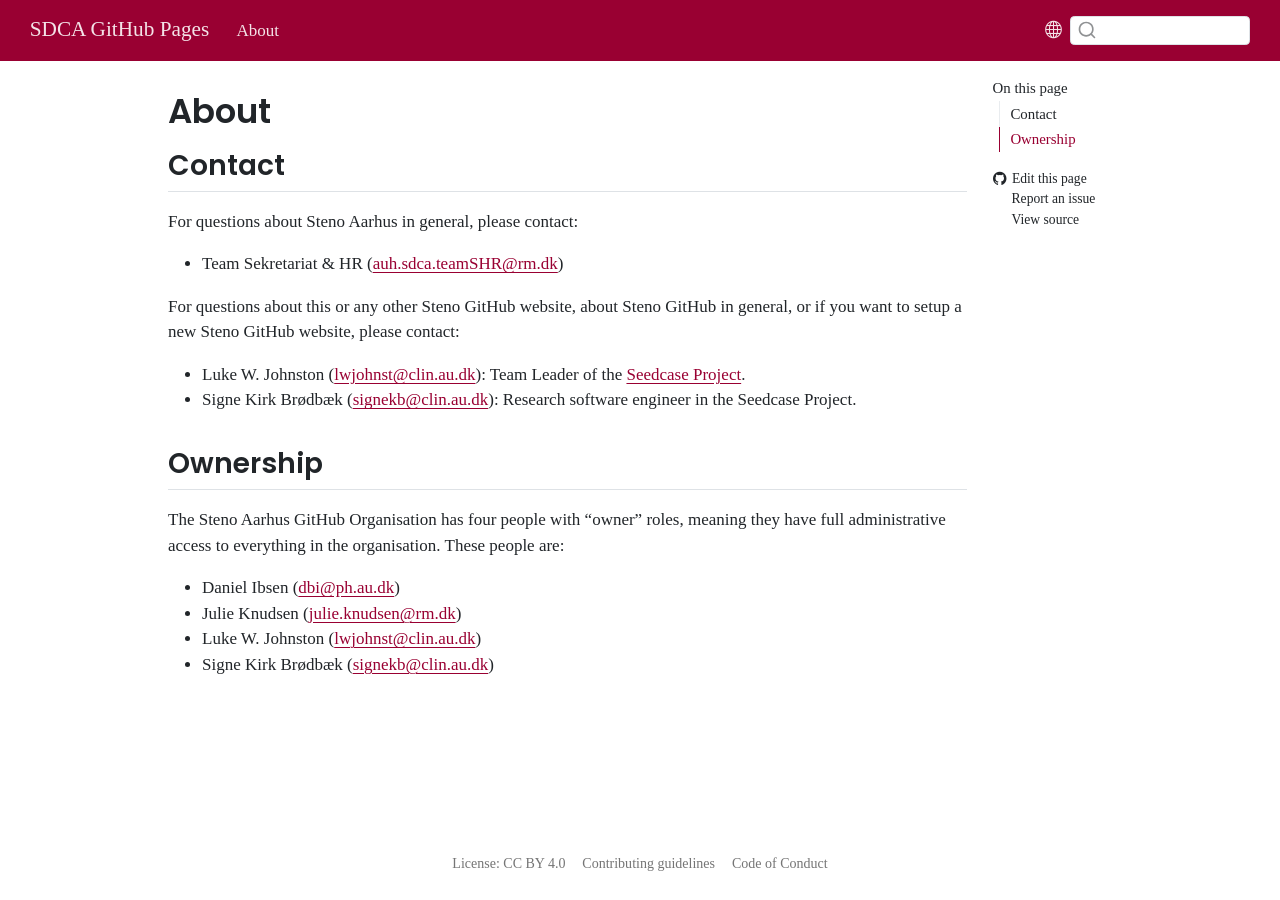
==== commit b29a09c0: "Built site for gh-pages" ====
--- a/about.html
+++ b/about.html
@@ -47,9 +47,9 @@
 <link href="site_libs/quarto-html/quarto-syntax-highlighting-1f42ef86e7bbcd4ef0935f55bd85d622.css" rel="stylesheet" class="quarto-color-scheme-extra" id="quarto-text-highlighting-styles">
 <script src="site_libs/bootstrap/bootstrap.min.js"></script>
 <link href="site_libs/bootstrap/bootstrap-icons.css" rel="stylesheet">
-<link href="site_libs/bootstrap/bootstrap-31ec49160400fd3d68279edfdcd35923.min.css" rel="stylesheet" append-hash="true" class="quarto-color-scheme" id="quarto-bootstrap" data-mode="light">
-<link href="site_libs/bootstrap/bootstrap-dark-31ec49160400fd3d68279edfdcd35923.min.css" rel="stylesheet" append-hash="true" class="quarto-color-scheme quarto-color-alternate" id="quarto-bootstrap" data-mode="light">
-<link href="site_libs/bootstrap/bootstrap-31ec49160400fd3d68279edfdcd35923.min.css" rel="stylesheet" append-hash="true" class="quarto-color-scheme-extra" id="quarto-bootstrap" data-mode="light">
+<link href="site_libs/bootstrap/bootstrap-ff6b8d4a5f047297fa5ac5e40df7d9e2.min.css" rel="stylesheet" append-hash="true" class="quarto-color-scheme" id="quarto-bootstrap" data-mode="light">
+<link href="site_libs/bootstrap/bootstrap-dark-ff6b8d4a5f047297fa5ac5e40df7d9e2.min.css" rel="stylesheet" append-hash="true" class="quarto-color-scheme quarto-color-alternate" id="quarto-bootstrap" data-mode="light">
+<link href="site_libs/bootstrap/bootstrap-ff6b8d4a5f047297fa5ac5e40df7d9e2.min.css" rel="stylesheet" append-hash="true" class="quarto-color-scheme-extra" id="quarto-bootstrap" data-mode="light">
 <script id="quarto-search-options" type="application/json">{
   "location": "navbar",
   "copy-button": false,
@@ -147,10 +147,9 @@
 
 <section id="contact" class="level2">
 <h2 class="anchored" data-anchor-id="contact">Contact</h2>
-<p>For questions about Steno Aarhus in general, please contact either:</p>
+<p>For questions about Steno Aarhus in general, please contact:</p>
 <ul>
-<li>Inger Hornbech (<a href="mailto:inger.hornbech@rm.dk" class="email">inger.hornbech@rm.dk</a>): Secretary</li>
-<li>Julie Knudsen (<a href="mailto:julie.knudsen@rm.dk" class="email">julie.knudsen@rm.dk</a>): Research secretary</li>
+<li>Team Sekretariat &amp; HR (<a href="mailto:auh.sdca.teamshr@rm.dk" class="email">auh.sdca.teamSHR@rm.dk</a>)</li>
 </ul>
 <p>For questions about this or any other Steno GitHub website, about Steno GitHub in general, or if you want to setup a new Steno GitHub website, please contact:</p>
 <ul>
